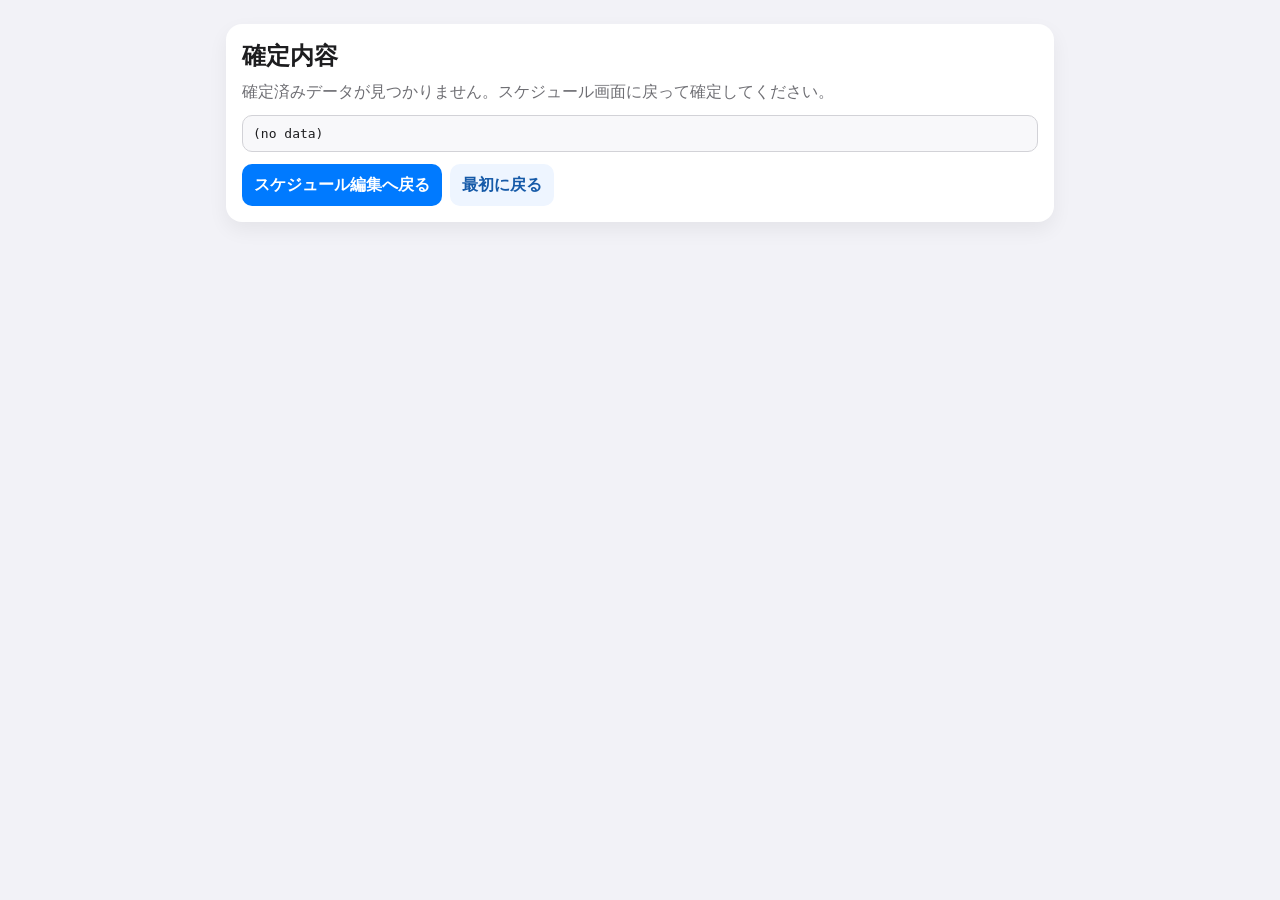
==== complete.html @ 0f1af593 "Add explanatory comments for confirm flow changes" ====
<!doctype html>
<html lang="ja">
  <head>
    <meta charset="UTF-8" />
    <meta name="viewport" content="width=device-width, initial-scale=1.0" />
    <title>確定内容の確認</title>
    <link rel="stylesheet" href="complete.css" />
  </head>
  <body>
    <main class="container">
      <section class="card">
        <h1>確定内容</h1>
        <p id="statusText" class="status" aria-live="polite"></p>
        <pre id="payloadView"></pre>
        <div class="actions">
          <a class="button" href="schedule.html">スケジュール編集へ戻る</a>
          <a class="button ghost" href="index.html">最初に戻る</a>
        </div>
      </section>
    </main>

    <script src="complete.js"></script>
  </body>
</html>
---- complete.css ----
:root {
  --bg: #f2f2f7;
  --card: #ffffff;
  --text: #1d1d1f;
  --muted: #6e6e73;
  --primary: #007aff;
  --border: #d2d2d7;
  --shadow: 0 8px 20px rgba(0, 0, 0, 0.06);
  font-family: -apple-system, BlinkMacSystemFont, "Segoe UI", Roboto, Helvetica, Arial, sans-serif;
}

* {
  box-sizing: border-box;
}

body {
  margin: 0;
  background: var(--bg);
  color: var(--text);
}

.container {
  max-width: 860px;
  margin: 24px auto;
  padding: 0 16px;
}

.card {
  background: var(--card);
  border-radius: 16px;
  box-shadow: var(--shadow);
  padding: 16px;
}

h1 {
  margin: 0 0 10px;
}

.status {
  margin: 0 0 12px;
  color: var(--muted);
}

pre {
  margin: 0;
  border: 1px solid var(--border);
  border-radius: 10px;
  background: #f8f8fa;
  padding: 10px;
  font-size: 13px;
  overflow-x: auto;
}

.actions {
  margin-top: 12px;
  display: flex;
  gap: 8px;
  flex-wrap: wrap;
}

.button {
  display: inline-flex;
  align-items: center;
  justify-content: center;
  min-height: 42px;
  padding: 0 12px;
  border-radius: 10px;
  text-decoration: none;
  font-weight: 600;
  color: #fff;
  background: var(--primary);
}

.button.ghost {
  background: #eef5ff;
  color: #165aa8;
}
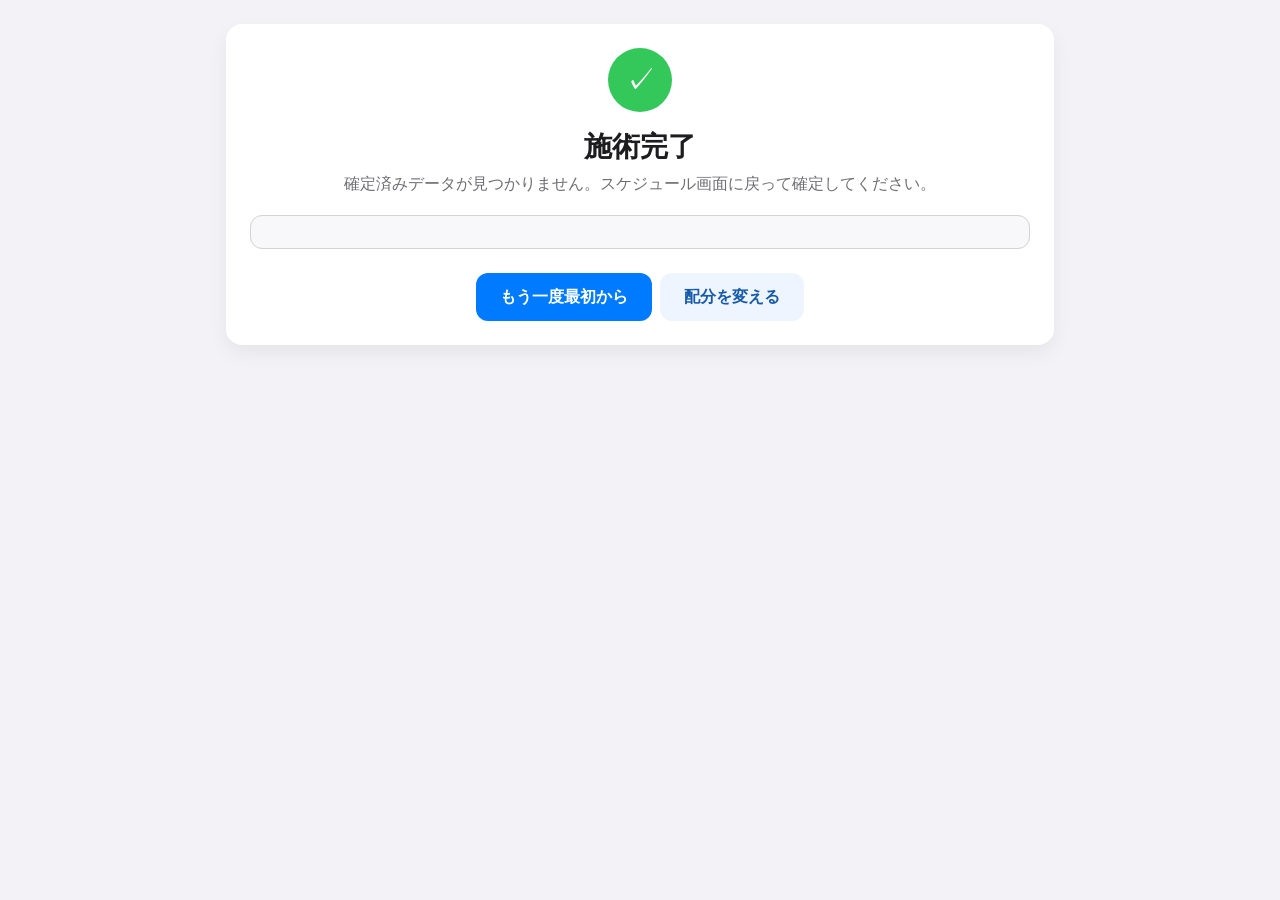
==== commit 91eed58c: "Add completion screen and wire timer → complete flow - timer.js: navigate to complete.html 1.2s afte" ====
--- a/complete.html
+++ b/complete.html
@@ -3,18 +3,21 @@
   <head>
     <meta charset="UTF-8" />
     <meta name="viewport" content="width=device-width, initial-scale=1.0" />
-    <title>確定内容の確認</title>
+    <title>施術完了</title>
     <link rel="stylesheet" href="complete.css" />
   </head>
   <body>
     <main class="container">
       <section class="card">
-        <h1>確定内容</h1>
+        <div class="complete-icon" aria-hidden="true">✓</div>
+        <h1>施術完了</h1>
         <p id="statusText" class="status" aria-live="polite"></p>
-        <pre id="payloadView"></pre>
+
+        <dl id="summaryList" class="summary"></dl>
+
         <div class="actions">
-          <a class="button" href="schedule.html">スケジュール編集へ戻る</a>
-          <a class="button ghost" href="index.html">最初に戻る</a>
+          <a class="button" href="index.html">もう一度最初から</a>
+          <a class="button ghost" href="schedule.html">配分を変える</a>
         </div>
       </section>
     </main>
--- a/complete.css
+++ b/complete.css
@@ -4,6 +4,7 @@
   --text: #1d1d1f;
   --muted: #6e6e73;
   --primary: #007aff;
+  --success: #34c759;
   --border: #d2d2d7;
   --shadow: 0 8px 20px rgba(0, 0, 0, 0.06);
   font-family: -apple-system, BlinkMacSystemFont, "Segoe UI", Roboto, Helvetica, Arial, sans-serif;
@@ -29,44 +30,74 @@
   background: var(--card);
   border-radius: 16px;
   box-shadow: var(--shadow);
-  padding: 16px;
+  padding: 24px;
+  text-align: center;
+}
+
+.complete-icon {
+  width: 64px;
+  height: 64px;
+  border-radius: 50%;
+  background: var(--success);
+  color: #fff;
+  font-size: 32px;
+  display: flex;
+  align-items: center;
+  justify-content: center;
+  margin: 0 auto 16px;
 }
 
 h1 {
-  margin: 0 0 10px;
+  margin: 0 0 8px;
+  font-size: 28px;
 }
 
 .status {
-  margin: 0 0 12px;
+  margin: 0 0 20px;
   color: var(--muted);
+  font-size: 16px;
 }
 
-pre {
+.summary {
+  display: grid;
+  grid-template-columns: auto 1fr;
+  gap: 8px 16px;
+  margin: 0 0 24px;
+  padding: 16px;
+  background: #f8f8fa;
+  border: 1px solid var(--border);
+  border-radius: 12px;
+  text-align: left;
+}
+
+.summary dt {
+  font-weight: 600;
+  color: var(--muted);
+  font-size: 14px;
+}
+
+.summary dd {
   margin: 0;
-  border: 1px solid var(--border);
-  border-radius: 10px;
-  background: #f8f8fa;
-  padding: 10px;
-  font-size: 13px;
-  overflow-x: auto;
+  font-size: 14px;
 }
 
 .actions {
-  margin-top: 12px;
   display: flex;
   gap: 8px;
   flex-wrap: wrap;
+  justify-content: center;
 }
 
 .button {
   display: inline-flex;
   align-items: center;
   justify-content: center;
-  min-height: 42px;
-  padding: 0 12px;
-  border-radius: 10px;
+  min-height: 48px;
+  padding: 0 24px;
+  border-radius: 12px;
   text-decoration: none;
-  font-weight: 600;
+  font-weight: 700;
+  font-size: 16px;
   color: #fff;
   background: var(--primary);
 }
